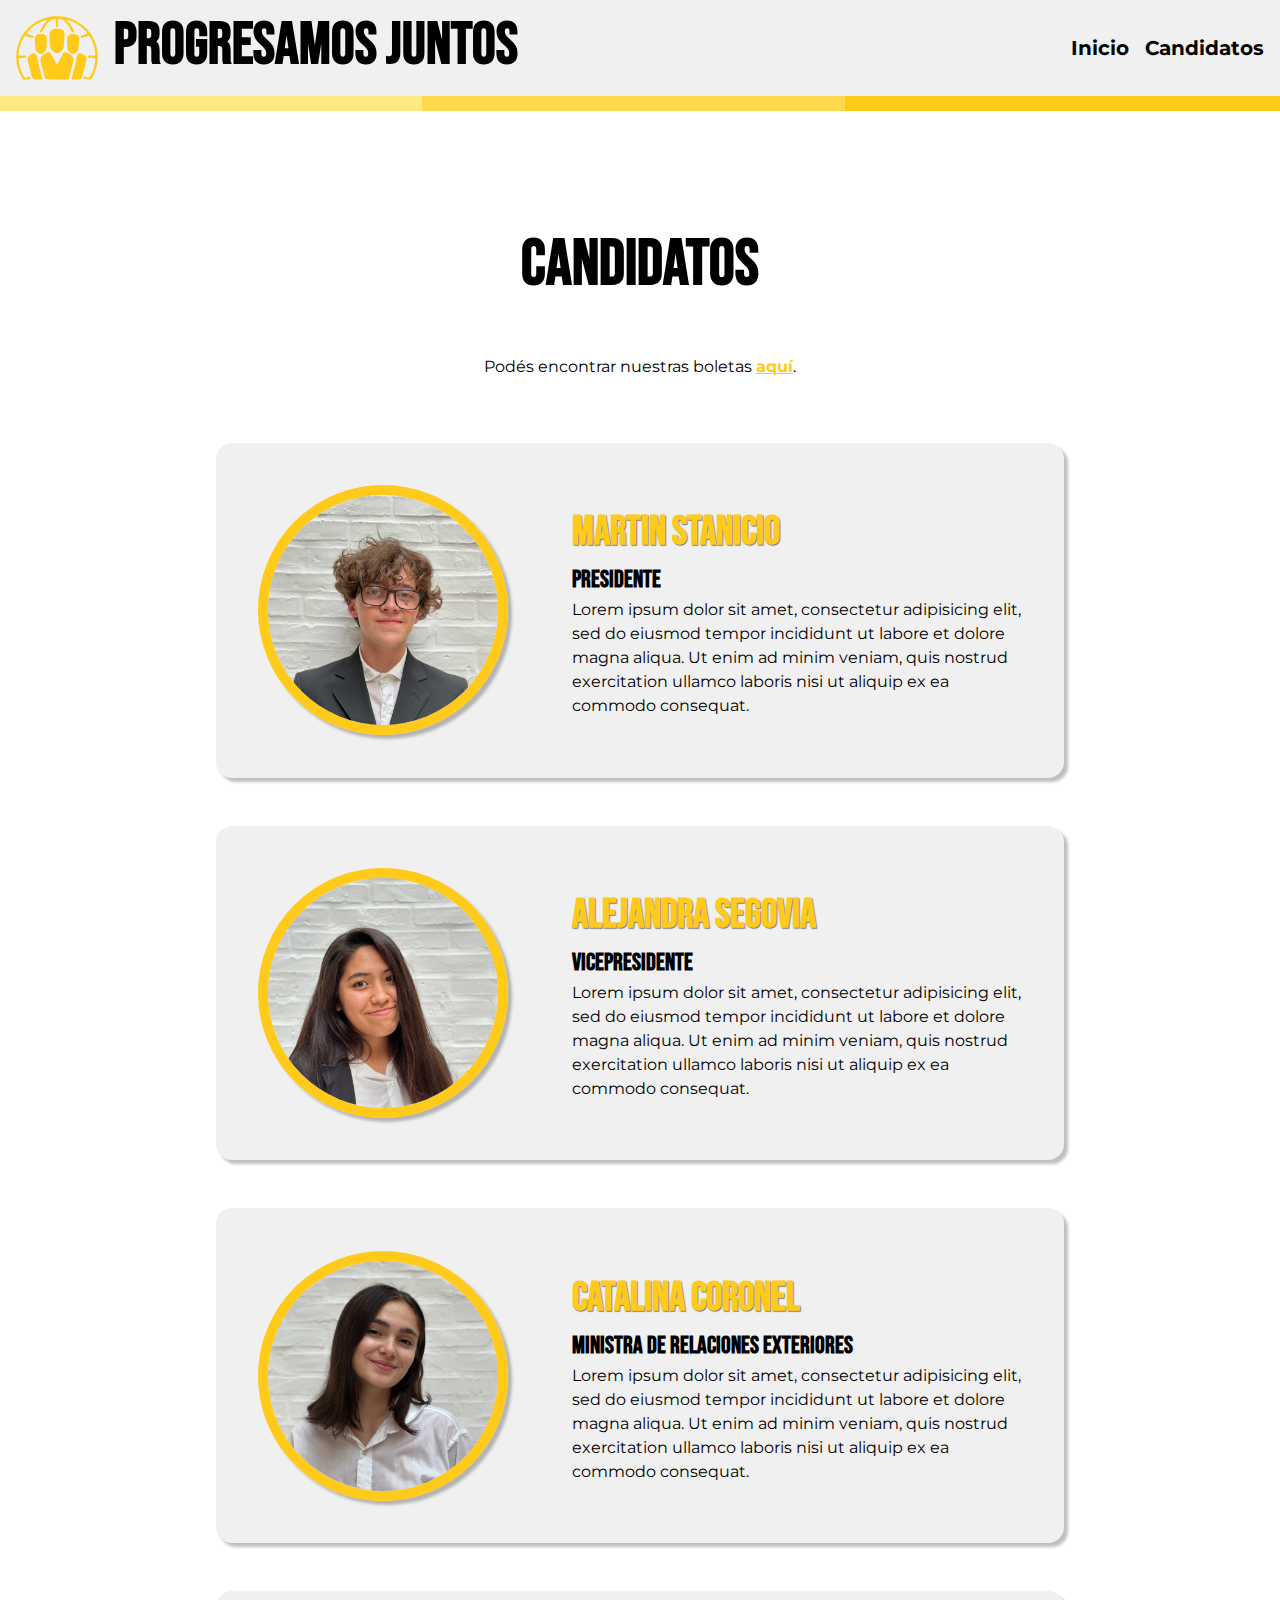
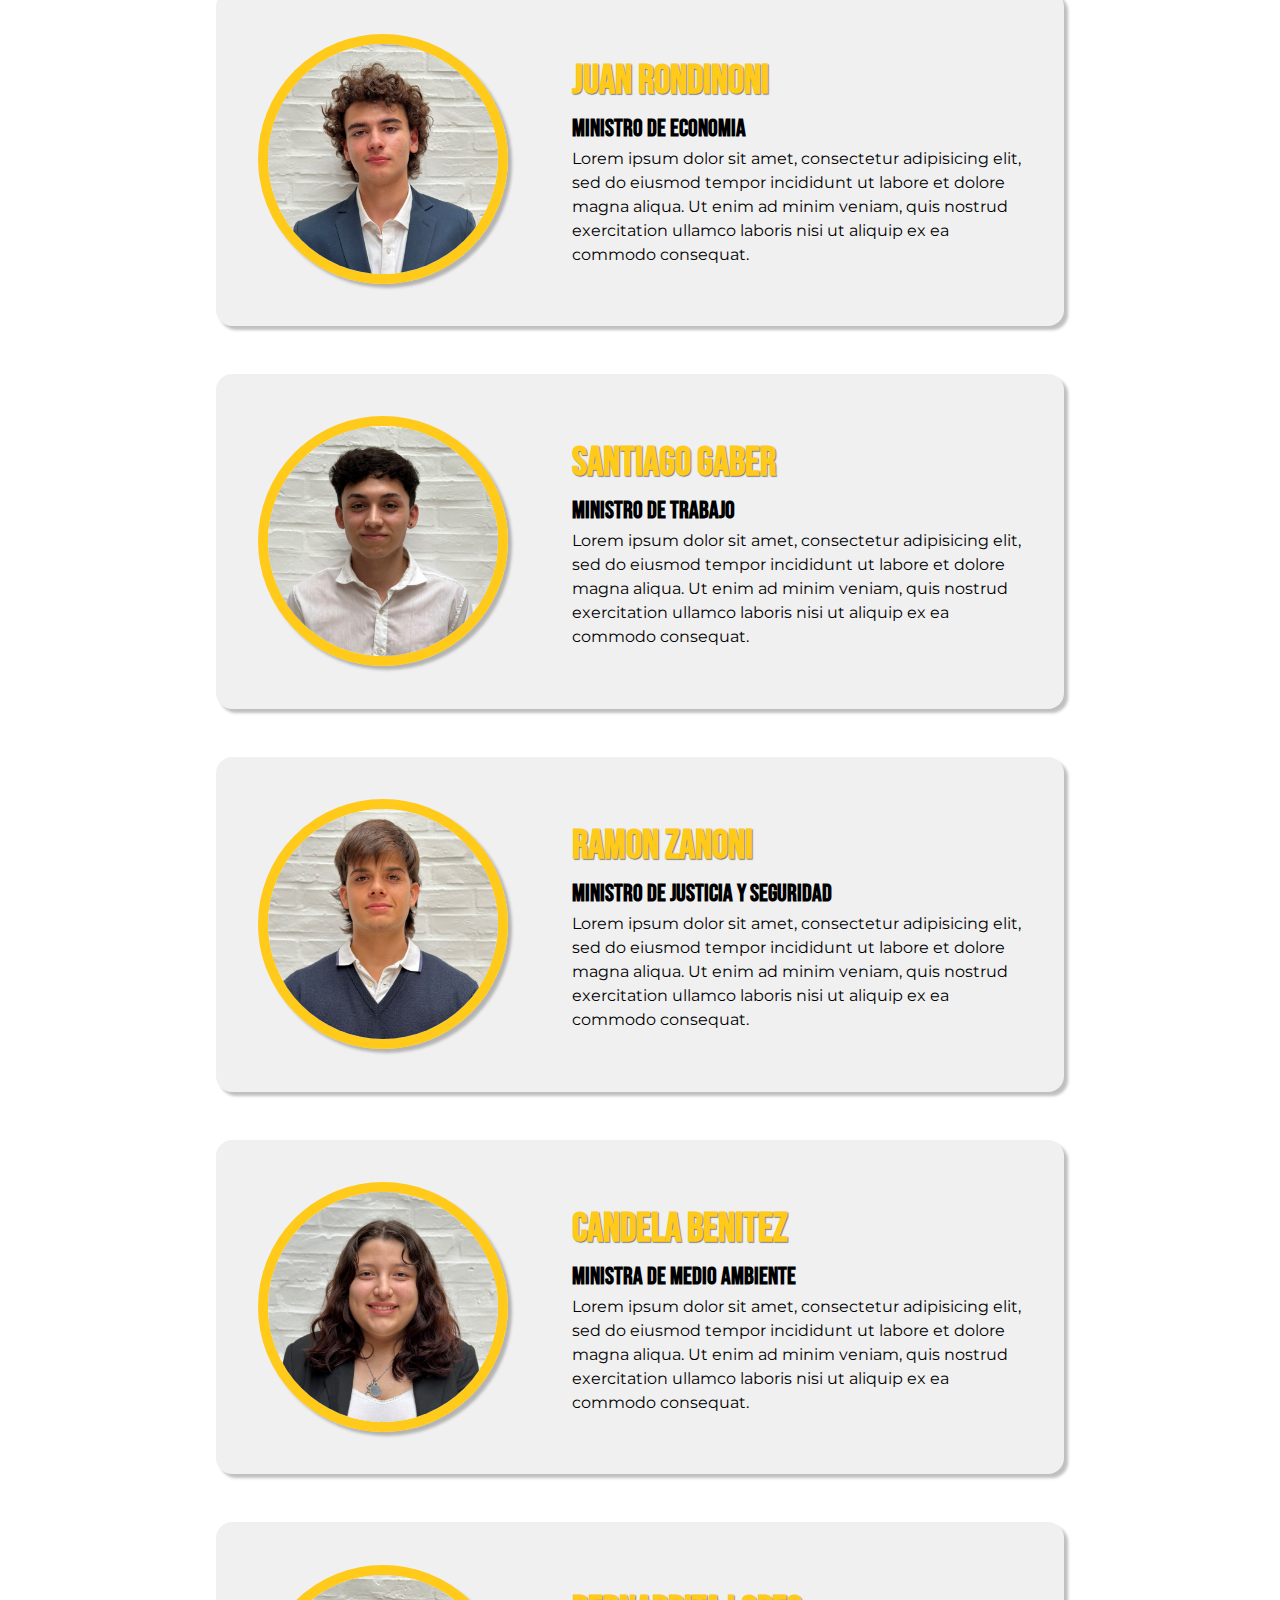
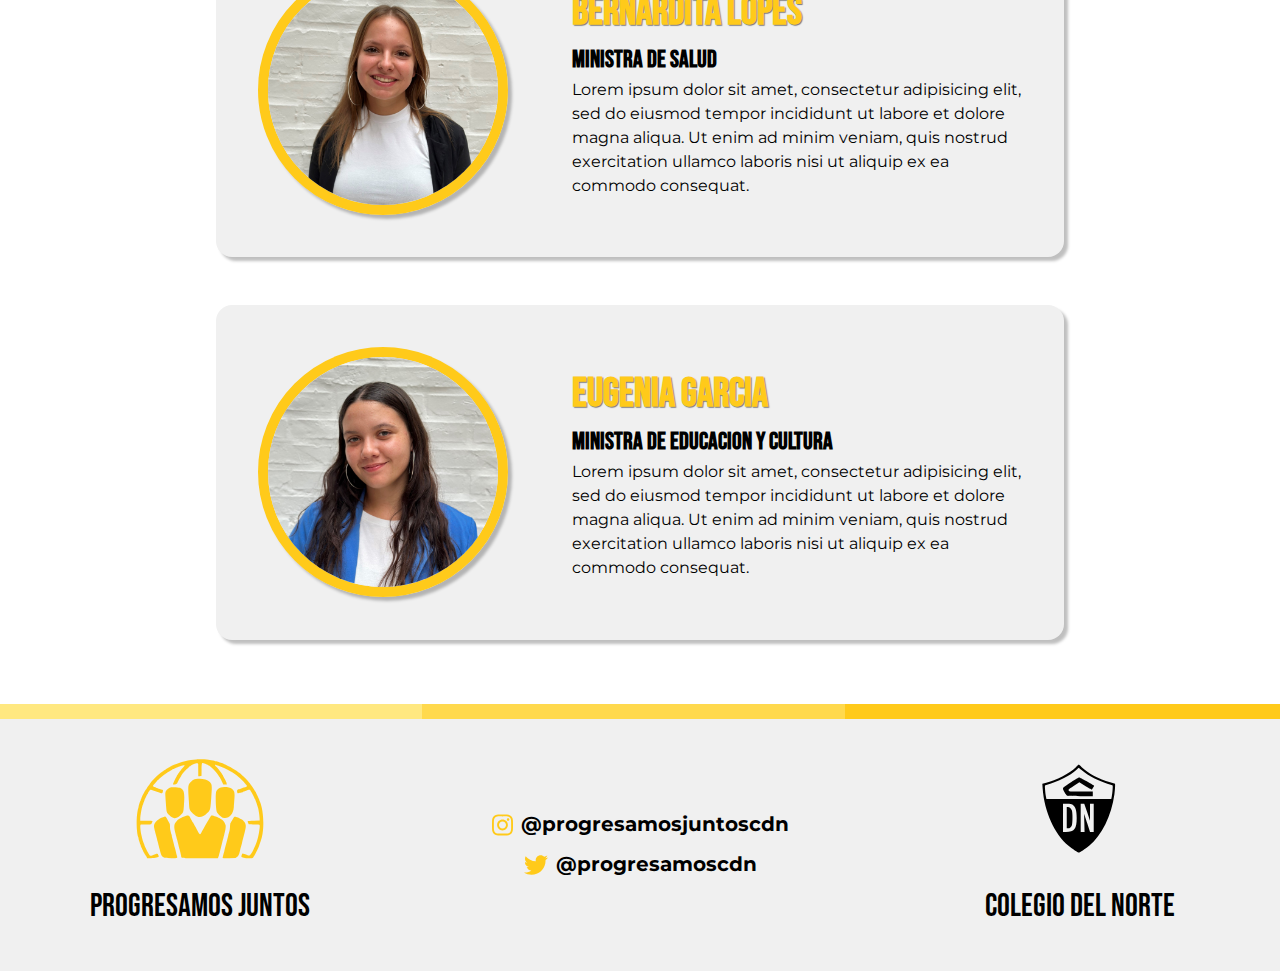
==== candidatos.html @ f7682540 "initial commit" ====
<!DOCTYPE html>
<html>
  <head>
    <meta charset="utf-8" />
    <meta name="viewport" content="width=device-width, initial-scale=1" />
    <link rel="stylesheet" type="text/css" href="styles/main.css" />
    <link rel="shortcut icon" href="img/logo.svg" />
    <title>Progresamos Juntos - Candidatos</title>
  </head>
  <body>
    <header>
      <nav>
        <div class="brand">
          <img src="img/logo.svg" />
          <h1>Progresamos Juntos</h1>
        </div>
        <ul>
          <li><a href="index.html">Inicio</a></li>
          <li><a href="candidatos.html">Candidatos</a></li>
        </ul>
      </nav>
      <div class="colores"></div>
    </header>

    <main class="container candidato__container">
      <div>
        <h2>Candidatos</h2>
        <p class="candidato__boletas">
          Podés encontrar nuestras boletas
          <a href="docs/boletas.pdf" target="_blank">aquí</a>.
        </p>
      </div>
      <article class="card candidato" id="martin">
        <img src="img/martin.jpg" />
        <div class="candidato__texto">
          <h3>Martin Stanicio</h3>
          <h4>Presidente</h4>
          <p>
            Lorem ipsum dolor sit amet, consectetur adipisicing elit, sed do
            eiusmod tempor incididunt ut labore et dolore magna aliqua. Ut enim
            ad minim veniam, quis nostrud exercitation ullamco laboris nisi ut
            aliquip ex ea commodo consequat.
          </p>
        </div>
      </article>
      <article class="card candidato" id="alejandra">
        <img src="img/alejandra.jpg" />
        <div class="candidato__texto">
          <h3>Alejandra Segovia</h3>
          <h4>Vicepresidente</h4>
          <p>
            Lorem ipsum dolor sit amet, consectetur adipisicing elit, sed do
            eiusmod tempor incididunt ut labore et dolore magna aliqua. Ut enim
            ad minim veniam, quis nostrud exercitation ullamco laboris nisi ut
            aliquip ex ea commodo consequat.
          </p>
        </div>
      </article>
      <article class="card candidato">
        <img src="img/catalina.jpg" />
        <div class="candidato__texto">
          <h3>Catalina Coronel</h3>
          <h4>Ministra de Relaciones Exteriores</h4>
          <p>
            Lorem ipsum dolor sit amet, consectetur adipisicing elit, sed do
            eiusmod tempor incididunt ut labore et dolore magna aliqua. Ut enim
            ad minim veniam, quis nostrud exercitation ullamco laboris nisi ut
            aliquip ex ea commodo consequat.
          </p>
        </div>
      </article>
      <article class="card candidato">
        <img src="img/juan.jpg" />
        <div class="candidato__texto">
          <h3>Juan Rondinoni</h3>
          <h4>Ministro de Economia</h4>
          <p>
            Lorem ipsum dolor sit amet, consectetur adipisicing elit, sed do
            eiusmod tempor incididunt ut labore et dolore magna aliqua. Ut enim
            ad minim veniam, quis nostrud exercitation ullamco laboris nisi ut
            aliquip ex ea commodo consequat.
          </p>
        </div>
      </article>
      <article class="card candidato">
        <img src="img/santiago.jpg" />
        <div class="candidato__texto">
          <h3>Santiago Gaber</h3>
          <h4>Ministro de Trabajo</h4>
          <p>
            Lorem ipsum dolor sit amet, consectetur adipisicing elit, sed do
            eiusmod tempor incididunt ut labore et dolore magna aliqua. Ut enim
            ad minim veniam, quis nostrud exercitation ullamco laboris nisi ut
            aliquip ex ea commodo consequat.
          </p>
        </div>
      </article>
      <article class="card candidato">
        <img src="img/ramon.jpg" />
        <div class="candidato__texto">
          <h3>Ramon Zanoni</h3>
          <h4>Ministro de Justicia y Seguridad</h4>
          <p>
            Lorem ipsum dolor sit amet, consectetur adipisicing elit, sed do
            eiusmod tempor incididunt ut labore et dolore magna aliqua. Ut enim
            ad minim veniam, quis nostrud exercitation ullamco laboris nisi ut
            aliquip ex ea commodo consequat.
          </p>
        </div>
      </article>
      <article class="card candidato">
        <img src="img/candela.jpg" />
        <div class="candidato__texto">
          <h3>Candela Benitez</h3>
          <h4>Ministra de Medio Ambiente</h4>
          <p>
            Lorem ipsum dolor sit amet, consectetur adipisicing elit, sed do
            eiusmod tempor incididunt ut labore et dolore magna aliqua. Ut enim
            ad minim veniam, quis nostrud exercitation ullamco laboris nisi ut
            aliquip ex ea commodo consequat.
          </p>
        </div>
      </article>
      <article class="card candidato">
        <img src="img/bernardita.jpg" />
        <div class="candidato__texto">
          <h3>Bernardita Lopes</h3>
          <h4>Ministra de Salud</h4>
          <p>
            Lorem ipsum dolor sit amet, consectetur adipisicing elit, sed do
            eiusmod tempor incididunt ut labore et dolore magna aliqua. Ut enim
            ad minim veniam, quis nostrud exercitation ullamco laboris nisi ut
            aliquip ex ea commodo consequat.
          </p>
        </div>
      </article>
      <article class="card candidato">
        <img src="img/eugenia.jpg" />
        <div class="candidato__texto">
          <h3>Eugenia Garcia</h3>
          <h4>Ministra de Educacion y Cultura</h4>
          <p>
            Lorem ipsum dolor sit amet, consectetur adipisicing elit, sed do
            eiusmod tempor incididunt ut labore et dolore magna aliqua. Ut enim
            ad minim veniam, quis nostrud exercitation ullamco laboris nisi ut
            aliquip ex ea commodo consequat.
          </p>
        </div>
      </article>
    </main>
    <div>
      <div class="colores"></div>
      <footer>
        <section>
          <img src="img/logo.svg" />
          <p>Progresamos Juntos</p>
        </section>
        <section>
          <ul>
            <li>
              <img class="icon" src="img/instagram.svg" /><a
                href="https://www.instagram.com/progresamosjuntoscdn"
                >@progresamosjuntoscdn</a
              >
            </li>
            <li>
              <img class="icon" src="img/twitter.svg" /><a
                href="https://www.twitter.com/progresamoscdn"
                >@progresamoscdn</a
              >
            </li>
          </ul>
        </section>
        <section>
          <img src="img/cdn.svg" />
          <p>Colegio Del Norte</p>
        </section>
      </footer>
    </div>
  </body>
</html>
---- styles/main.css ----
@import "normalize.css";
@import "variables.css";
@import "fonts.css";
@import "layout.css";
@import "components.css";
@import "misc.css";
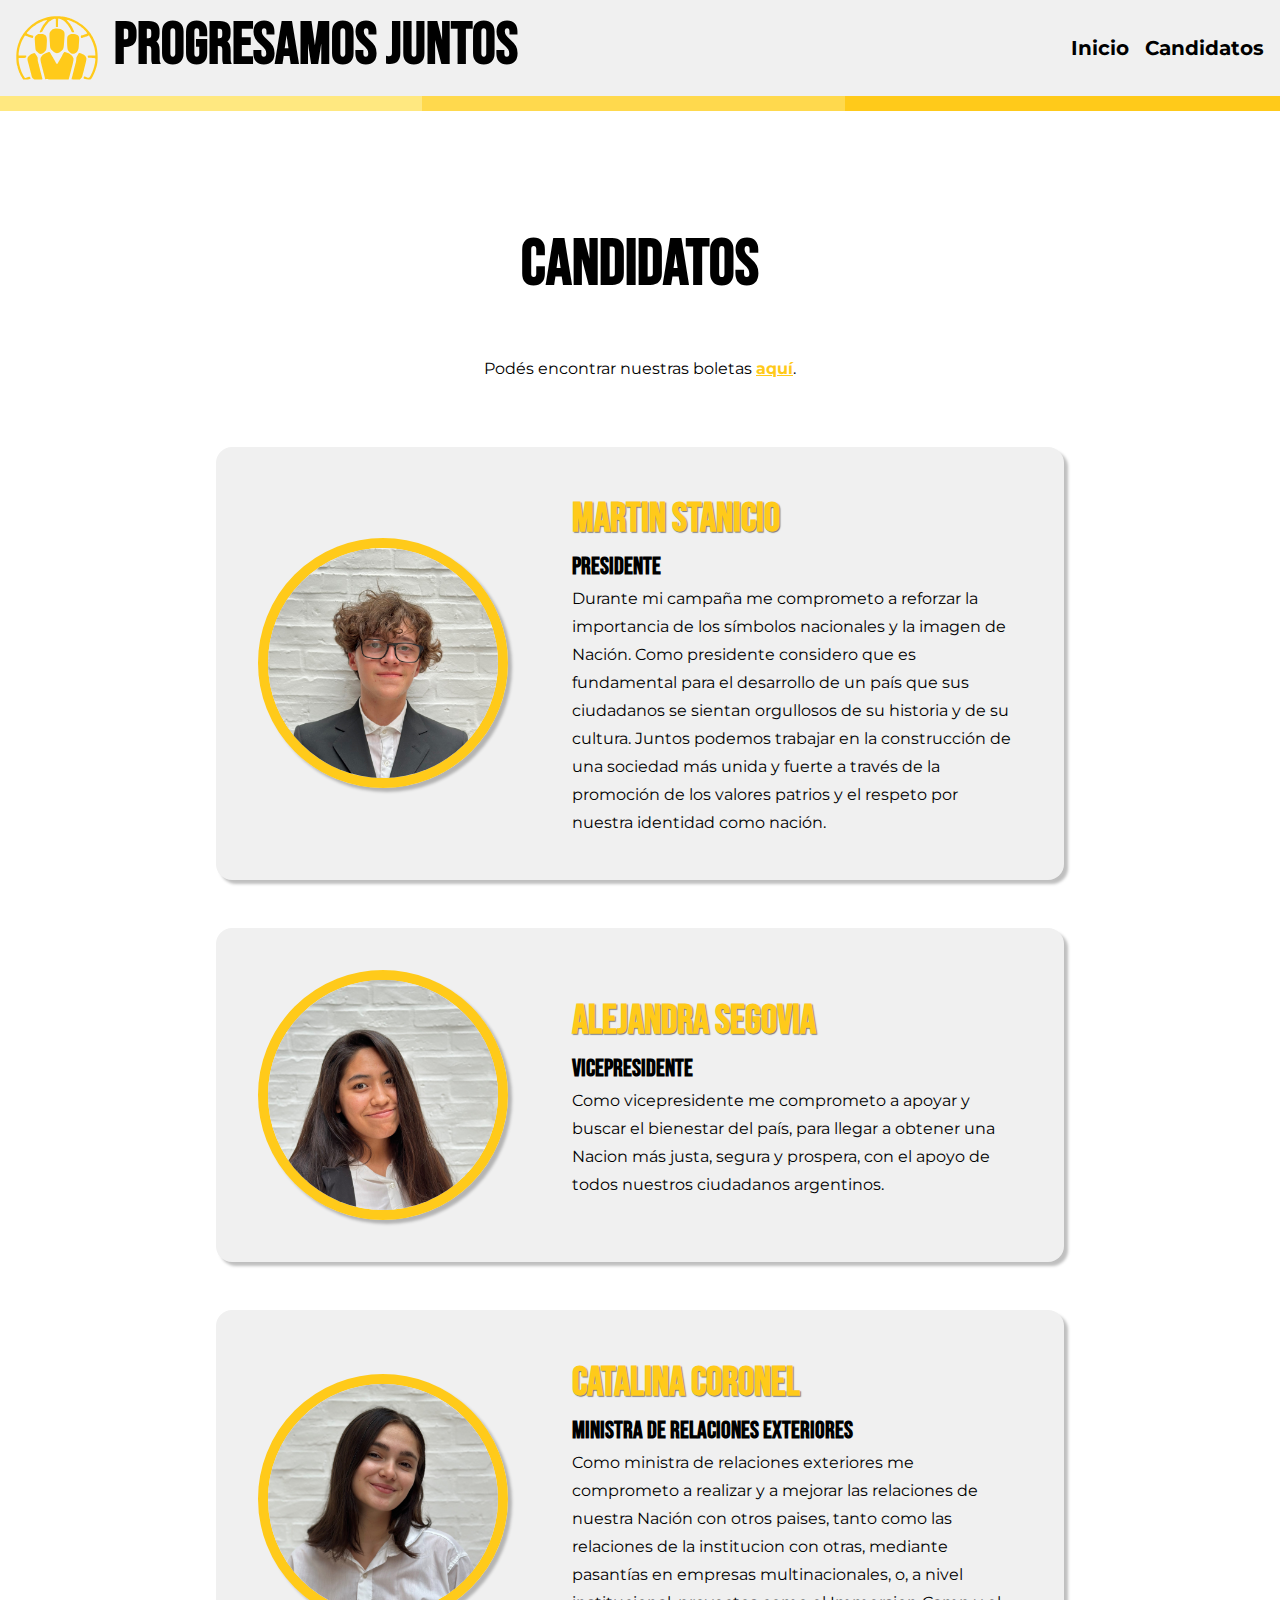
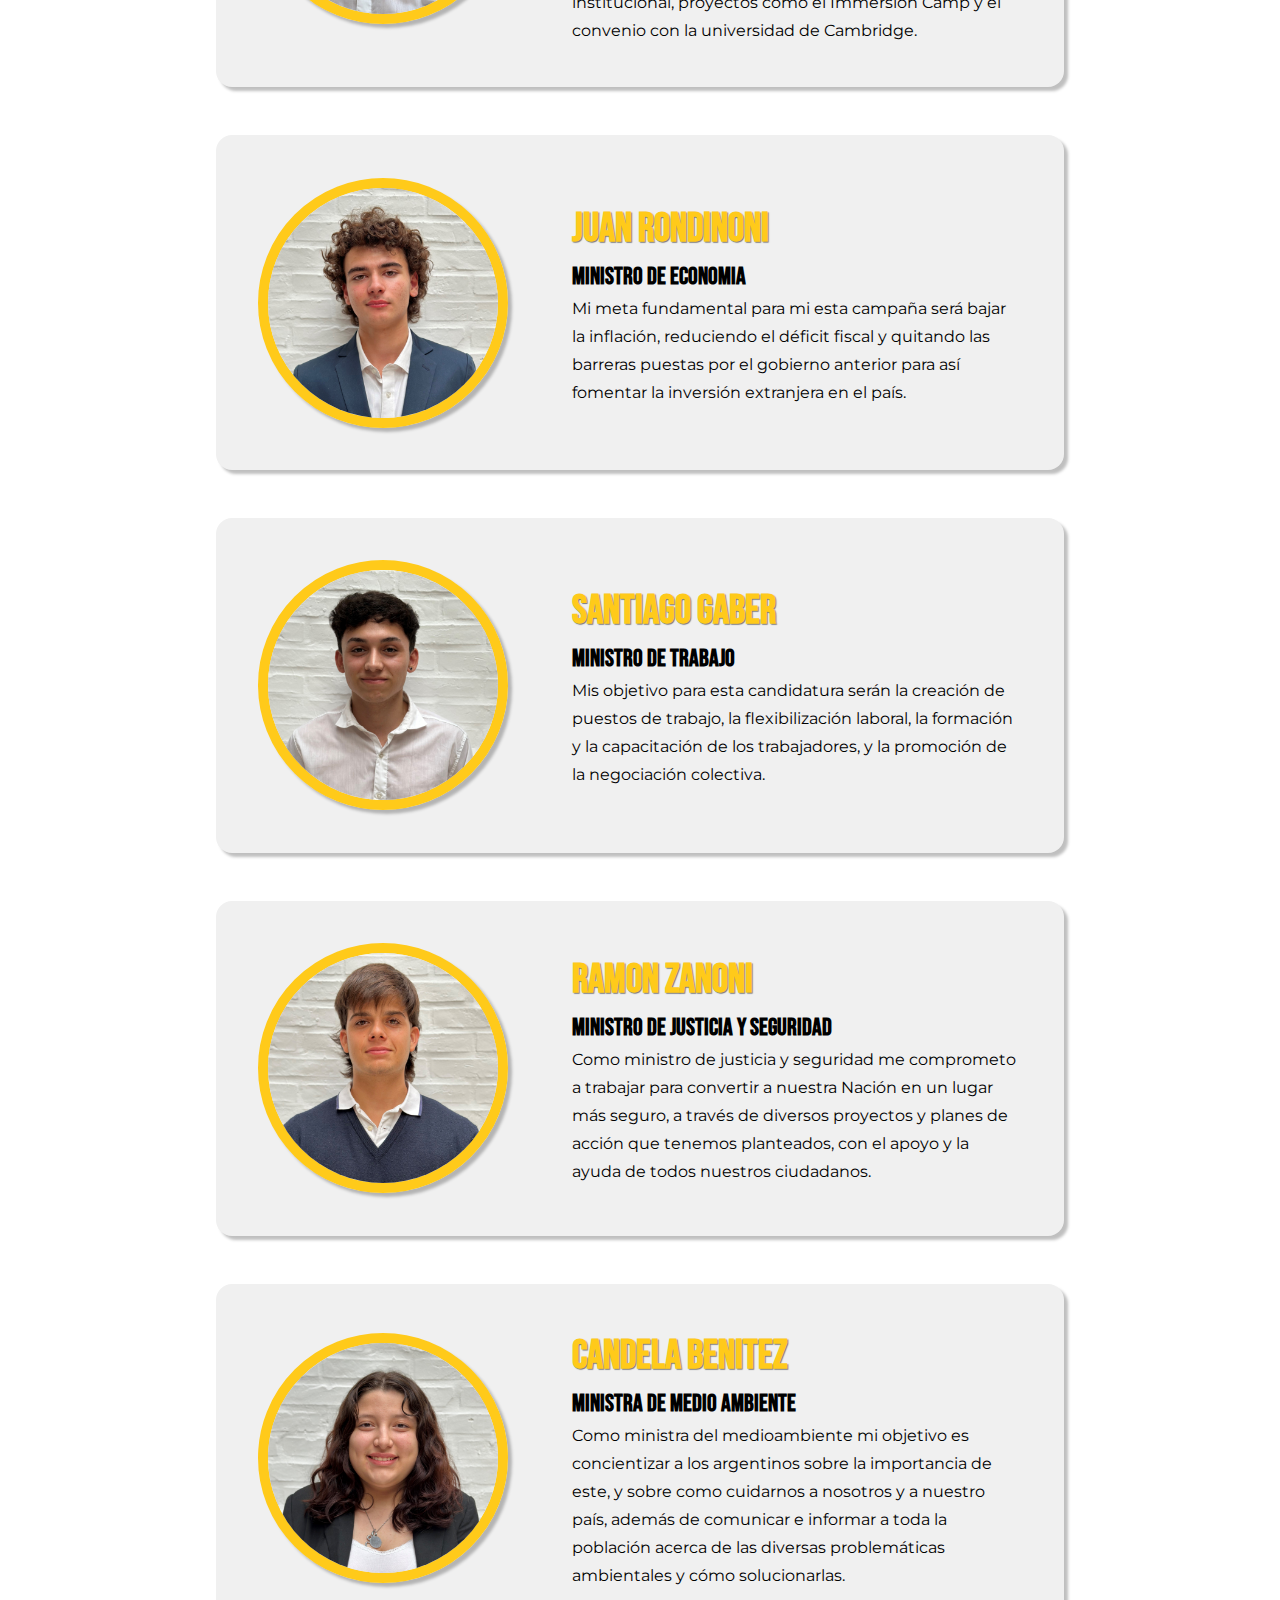
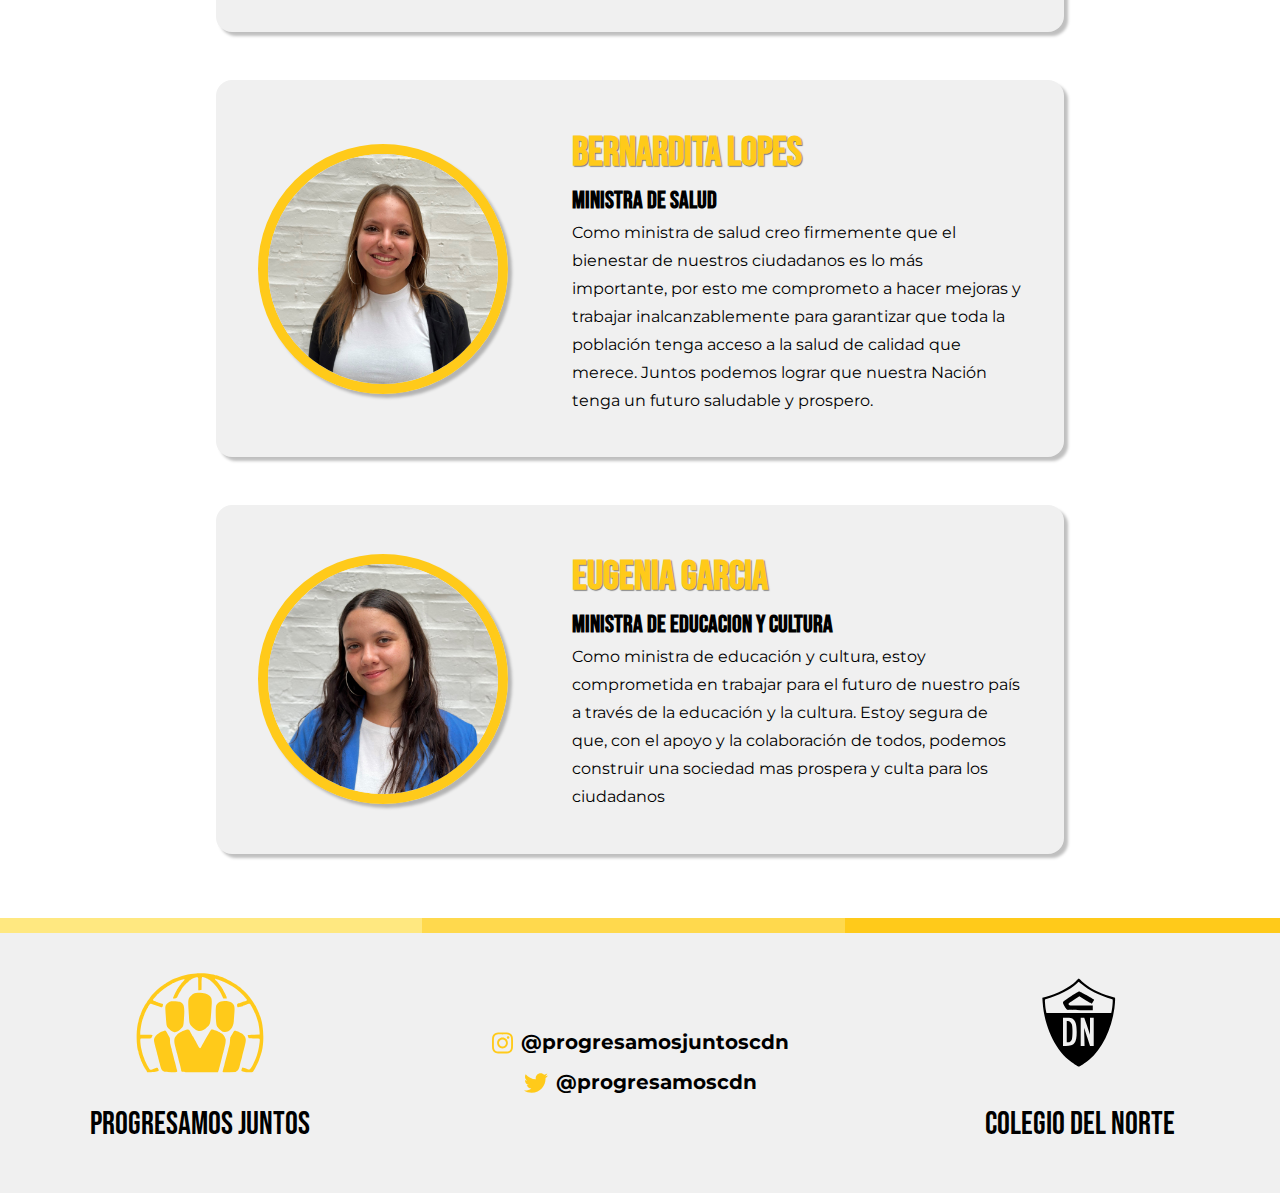
==== commit 79b08504: "actualizar texto de candidatos" ====
--- a/candidatos.html
+++ b/candidatos.html
@@ -1,181 +1,154 @@
-<!DOCTYPE html>
-<html>
-  <head>
-    <meta charset="utf-8" />
-    <meta name="viewport" content="width=device-width, initial-scale=1" />
-    <link rel="stylesheet" type="text/css" href="styles/main.css" />
-    <link rel="shortcut icon" href="img/logo.svg" />
-    <title>Progresamos Juntos - Candidatos</title>
-  </head>
-  <body>
-    <header>
-      <nav>
-        <div class="brand">
-          <img src="img/logo.svg" />
-          <h1>Progresamos Juntos</h1>
-        </div>
-        <ul>
-          <li><a href="index.html">Inicio</a></li>
-          <li><a href="candidatos.html">Candidatos</a></li>
-        </ul>
-      </nav>
-      <div class="colores"></div>
-    </header>
-
-    <main class="container candidato__container">
-      <div>
-        <h2>Candidatos</h2>
-        <p class="candidato__boletas">
-          Podés encontrar nuestras boletas
-          <a href="docs/boletas.pdf" target="_blank">aquí</a>.
-        </p>
-      </div>
-      <article class="card candidato" id="martin">
-        <img src="img/martin.jpg" />
-        <div class="candidato__texto">
-          <h3>Martin Stanicio</h3>
-          <h4>Presidente</h4>
-          <p>
-            Lorem ipsum dolor sit amet, consectetur adipisicing elit, sed do
-            eiusmod tempor incididunt ut labore et dolore magna aliqua. Ut enim
-            ad minim veniam, quis nostrud exercitation ullamco laboris nisi ut
-            aliquip ex ea commodo consequat.
-          </p>
-        </div>
-      </article>
-      <article class="card candidato" id="alejandra">
-        <img src="img/alejandra.jpg" />
-        <div class="candidato__texto">
-          <h3>Alejandra Segovia</h3>
-          <h4>Vicepresidente</h4>
-          <p>
-            Lorem ipsum dolor sit amet, consectetur adipisicing elit, sed do
-            eiusmod tempor incididunt ut labore et dolore magna aliqua. Ut enim
-            ad minim veniam, quis nostrud exercitation ullamco laboris nisi ut
-            aliquip ex ea commodo consequat.
-          </p>
-        </div>
-      </article>
-      <article class="card candidato">
-        <img src="img/catalina.jpg" />
-        <div class="candidato__texto">
-          <h3>Catalina Coronel</h3>
-          <h4>Ministra de Relaciones Exteriores</h4>
-          <p>
-            Lorem ipsum dolor sit amet, consectetur adipisicing elit, sed do
-            eiusmod tempor incididunt ut labore et dolore magna aliqua. Ut enim
-            ad minim veniam, quis nostrud exercitation ullamco laboris nisi ut
-            aliquip ex ea commodo consequat.
-          </p>
-        </div>
-      </article>
-      <article class="card candidato">
-        <img src="img/juan.jpg" />
-        <div class="candidato__texto">
-          <h3>Juan Rondinoni</h3>
-          <h4>Ministro de Economia</h4>
-          <p>
-            Lorem ipsum dolor sit amet, consectetur adipisicing elit, sed do
-            eiusmod tempor incididunt ut labore et dolore magna aliqua. Ut enim
-            ad minim veniam, quis nostrud exercitation ullamco laboris nisi ut
-            aliquip ex ea commodo consequat.
-          </p>
-        </div>
-      </article>
-      <article class="card candidato">
-        <img src="img/santiago.jpg" />
-        <div class="candidato__texto">
-          <h3>Santiago Gaber</h3>
-          <h4>Ministro de Trabajo</h4>
-          <p>
-            Lorem ipsum dolor sit amet, consectetur adipisicing elit, sed do
-            eiusmod tempor incididunt ut labore et dolore magna aliqua. Ut enim
-            ad minim veniam, quis nostrud exercitation ullamco laboris nisi ut
-            aliquip ex ea commodo consequat.
-          </p>
-        </div>
-      </article>
-      <article class="card candidato">
-        <img src="img/ramon.jpg" />
-        <div class="candidato__texto">
-          <h3>Ramon Zanoni</h3>
-          <h4>Ministro de Justicia y Seguridad</h4>
-          <p>
-            Lorem ipsum dolor sit amet, consectetur adipisicing elit, sed do
-            eiusmod tempor incididunt ut labore et dolore magna aliqua. Ut enim
-            ad minim veniam, quis nostrud exercitation ullamco laboris nisi ut
-            aliquip ex ea commodo consequat.
-          </p>
-        </div>
-      </article>
-      <article class="card candidato">
-        <img src="img/candela.jpg" />
-        <div class="candidato__texto">
-          <h3>Candela Benitez</h3>
-          <h4>Ministra de Medio Ambiente</h4>
-          <p>
-            Lorem ipsum dolor sit amet, consectetur adipisicing elit, sed do
-            eiusmod tempor incididunt ut labore et dolore magna aliqua. Ut enim
-            ad minim veniam, quis nostrud exercitation ullamco laboris nisi ut
-            aliquip ex ea commodo consequat.
-          </p>
-        </div>
-      </article>
-      <article class="card candidato">
-        <img src="img/bernardita.jpg" />
-        <div class="candidato__texto">
-          <h3>Bernardita Lopes</h3>
-          <h4>Ministra de Salud</h4>
-          <p>
-            Lorem ipsum dolor sit amet, consectetur adipisicing elit, sed do
-            eiusmod tempor incididunt ut labore et dolore magna aliqua. Ut enim
-            ad minim veniam, quis nostrud exercitation ullamco laboris nisi ut
-            aliquip ex ea commodo consequat.
-          </p>
-        </div>
-      </article>
-      <article class="card candidato">
-        <img src="img/eugenia.jpg" />
-        <div class="candidato__texto">
-          <h3>Eugenia Garcia</h3>
-          <h4>Ministra de Educacion y Cultura</h4>
-          <p>
-            Lorem ipsum dolor sit amet, consectetur adipisicing elit, sed do
-            eiusmod tempor incididunt ut labore et dolore magna aliqua. Ut enim
-            ad minim veniam, quis nostrud exercitation ullamco laboris nisi ut
-            aliquip ex ea commodo consequat.
-          </p>
-        </div>
-      </article>
-    </main>
-    <div>
-      <div class="colores"></div>
-      <footer>
-        <section>
-          <img src="img/logo.svg" />
-          <p>Progresamos Juntos</p>
-        </section>
-        <section>
-          <ul>
-            <li>
-              <img class="icon" src="img/instagram.svg" /><a
-                href="https://www.instagram.com/progresamosjuntoscdn"
-                >@progresamosjuntoscdn</a
-              >
-            </li>
-            <li>
-              <img class="icon" src="img/twitter.svg" /><a
-                href="https://www.twitter.com/progresamoscdn"
-                >@progresamoscdn</a
-              >
-            </li>
-          </ul>
-        </section>
-        <section>
-          <img src="img/cdn.svg" />
-          <p>Colegio Del Norte</p>
-        </section>
-      </footer>
-    </div>
-  </body>
-</html>
+<!DOCTYPE html> 
+ <html> 
+   <head> 
+     <meta charset="utf-8" /> 
+     <meta name="viewport" content="width=device-width, initial-scale=1" /> 
+     <link rel="stylesheet" type="text/css" href="styles/main.css" /> 
+     <link rel="shortcut icon" href="img/logo.svg" /> 
+     <title>Progresamos Juntos - Candidatos</title> 
+   </head> 
+   <body> 
+     <header> 
+       <nav> 
+         <div class="brand"> 
+           <img src="img/logo.svg" /> 
+           <h1>Progresamos Juntos</h1> 
+         </div> 
+         <ul> 
+           <li><a href="index.html">Inicio</a></li> 
+           <li><a href="candidatos.html">Candidatos</a></li> 
+         </ul> 
+       </nav> 
+       <div class="colores"></div> 
+     </header> 
+  
+     <main class="container candidato__container"> 
+       <div> 
+         <h2>Candidatos</h2> 
+         <p class="candidato__boletas"> 
+           Podés encontrar nuestras boletas 
+           <a href="docs/boletas.pdf" target="_blank">aquí</a>. 
+         </p> 
+       </div> 
+       <article class="card candidato" id="martin"> 
+         <img src="img/martin.jpg" /> 
+         <div class="candidato__texto"> 
+           <h3>Martin Stanicio</h3> 
+           <h4>Presidente</h4> 
+           <p> 
+             Durante mi campaña me comprometo a reforzar la importancia de los símbolos nacionales y la imagen de Nación. Como presidente considero que es fundamental para el desarrollo de un país que sus ciudadanos se sientan orgullosos de su historia y de su cultura. Juntos podemos trabajar en la construcción de una sociedad más unida y fuerte a través de la promoción de los valores patrios y el respeto por nuestra identidad como nación.
+           </p> 
+         </div> 
+       </article> 
+       <article class="card candidato" id="alejandra"> 
+         <img src="img/alejandra.jpg" /> 
+         <div class="candidato__texto"> 
+           <h3>Alejandra Segovia</h3> 
+           <h4>Vicepresidente</h4> 
+           <p> 
+             Como vicepresidente me comprometo a apoyar y buscar el bienestar del país, para llegar a obtener una Nacion más justa, segura y prospera, con el apoyo de todos nuestros ciudadanos argentinos.
+           </p> 
+         </div> 
+       </article> 
+       <article class="card candidato"> 
+         <img src="img/catalina.jpg" /> 
+         <div class="candidato__texto"> 
+           <h3>Catalina Coronel</h3> 
+           <h4>Ministra de Relaciones Exteriores</h4> 
+           <p> 
+             Como ministra de relaciones exteriores me comprometo a realizar y a mejorar las relaciones de nuestra Nación con otros paises, tanto como las relaciones de la institucion con otras, mediante pasantías en empresas multinacionales, o, a nivel institucional, proyectos como el Immersion Camp y el convenio con la universidad de Cambridge.
+           </p> 
+         </div> 
+       </article> 
+       <article class="card candidato"> 
+         <img src="img/juan.jpg" /> 
+         <div class="candidato__texto"> 
+           <h3>Juan Rondinoni</h3> 
+           <h4>Ministro de Economia</h4> 
+           <p> 
+             Mi meta fundamental para mi esta campaña será bajar la inflación, reduciendo el déficit fiscal y quitando las barreras puestas por el gobierno anterior para así fomentar la inversión extranjera en el país. 
+           </p> 
+         </div> 
+       </article> 
+       <article class="card candidato"> 
+         <img src="img/santiago.jpg" /> 
+         <div class="candidato__texto"> 
+           <h3>Santiago Gaber</h3> 
+           <h4>Ministro de Trabajo</h4> 
+           <p> 
+             Mis objetivo para esta candidatura serán la creación de puestos de trabajo, la flexibilización laboral, la formación y la capacitación de los trabajadores, y la promoción de la negociación colectiva.
+           </p> 
+         </div> 
+       </article> 
+       <article class="card candidato"> 
+         <img src="img/ramon.jpg" /> 
+         <div class="candidato__texto"> 
+           <h3>Ramon Zanoni</h3> 
+           <h4>Ministro de Justicia y Seguridad</h4> 
+           <p> 
+             Como ministro de justicia y seguridad me comprometo a trabajar para convertir a nuestra Nación en un lugar más seguro, a través de diversos proyectos y planes de acción que tenemos planteados, con el apoyo y la ayuda de todos nuestros ciudadanos.
+           </p> 
+         </div> 
+       </article> 
+       <article class="card candidato"> 
+         <img src="img/candela.jpg" /> 
+         <div class="candidato__texto"> 
+           <h3>Candela Benitez</h3> 
+           <h4>Ministra de Medio Ambiente</h4> 
+           <p> 
+             Como ministra del medioambiente mi objetivo es concientizar a los argentinos sobre la importancia de este, y sobre como cuidarnos a nosotros y a nuestro país, además de comunicar e informar a toda la población acerca de las diversas problemáticas ambientales y cómo solucionarlas.
+           </p> 
+         </div> 
+       </article> 
+       <article class="card candidato"> 
+         <img src="img/bernardita.jpg" /> 
+         <div class="candidato__texto"> 
+           <h3>Bernardita Lopes</h3> 
+           <h4>Ministra de Salud</h4> 
+           <p> 
+             Como ministra de salud creo firmemente que el bienestar de nuestros ciudadanos es lo más importante, por esto me comprometo a hacer mejoras y trabajar inalcanzablemente para garantizar que toda la población tenga acceso a la salud de calidad que merece. Juntos podemos lograr que nuestra Nación tenga un futuro saludable y prospero.
+           </p> 
+         </div> 
+       </article> 
+       <article class="card candidato"> 
+         <img src="img/eugenia.jpg" /> 
+         <div class="candidato__texto"> 
+           <h3>Eugenia Garcia</h3> 
+           <h4>Ministra de Educacion y Cultura</h4> 
+           <p> 
+             Como ministra de educación y cultura, estoy comprometida en trabajar para el futuro de nuestro país a través de la educación y la cultura. Estoy segura de que, con el apoyo y la colaboración de todos, podemos construir una sociedad mas prospera y culta para los ciudadanos
+           </p> 
+         </div> 
+       </article> 
+     </main> 
+     <div> 
+       <div class="colores"></div> 
+       <footer> 
+         <section> 
+           <img src="img/logo.svg" /> 
+           <p>Progresamos Juntos</p> 
+         </section> 
+         <section> 
+           <ul> 
+             <li> 
+               <img class="icon" src="img/instagram.svg" /><a 
+                 href="https://www.instagram.com/progresamosjuntoscdn" 
+                 >@progresamosjuntoscdn</a 
+               > 
+             </li> 
+             <li> 
+               <img class="icon" src="img/twitter.svg" /><a 
+                 href="https://www.twitter.com/progresamoscdn" 
+                 >@progresamoscdn</a 
+               > 
+             </li> 
+           </ul> 
+         </section> 
+         <section> 
+           <img src="img/cdn.svg" /> 
+           <p>Colegio Del Norte</p> 
+         </section> 
+       </footer> 
+     </div> 
+   </body> 
+ </html>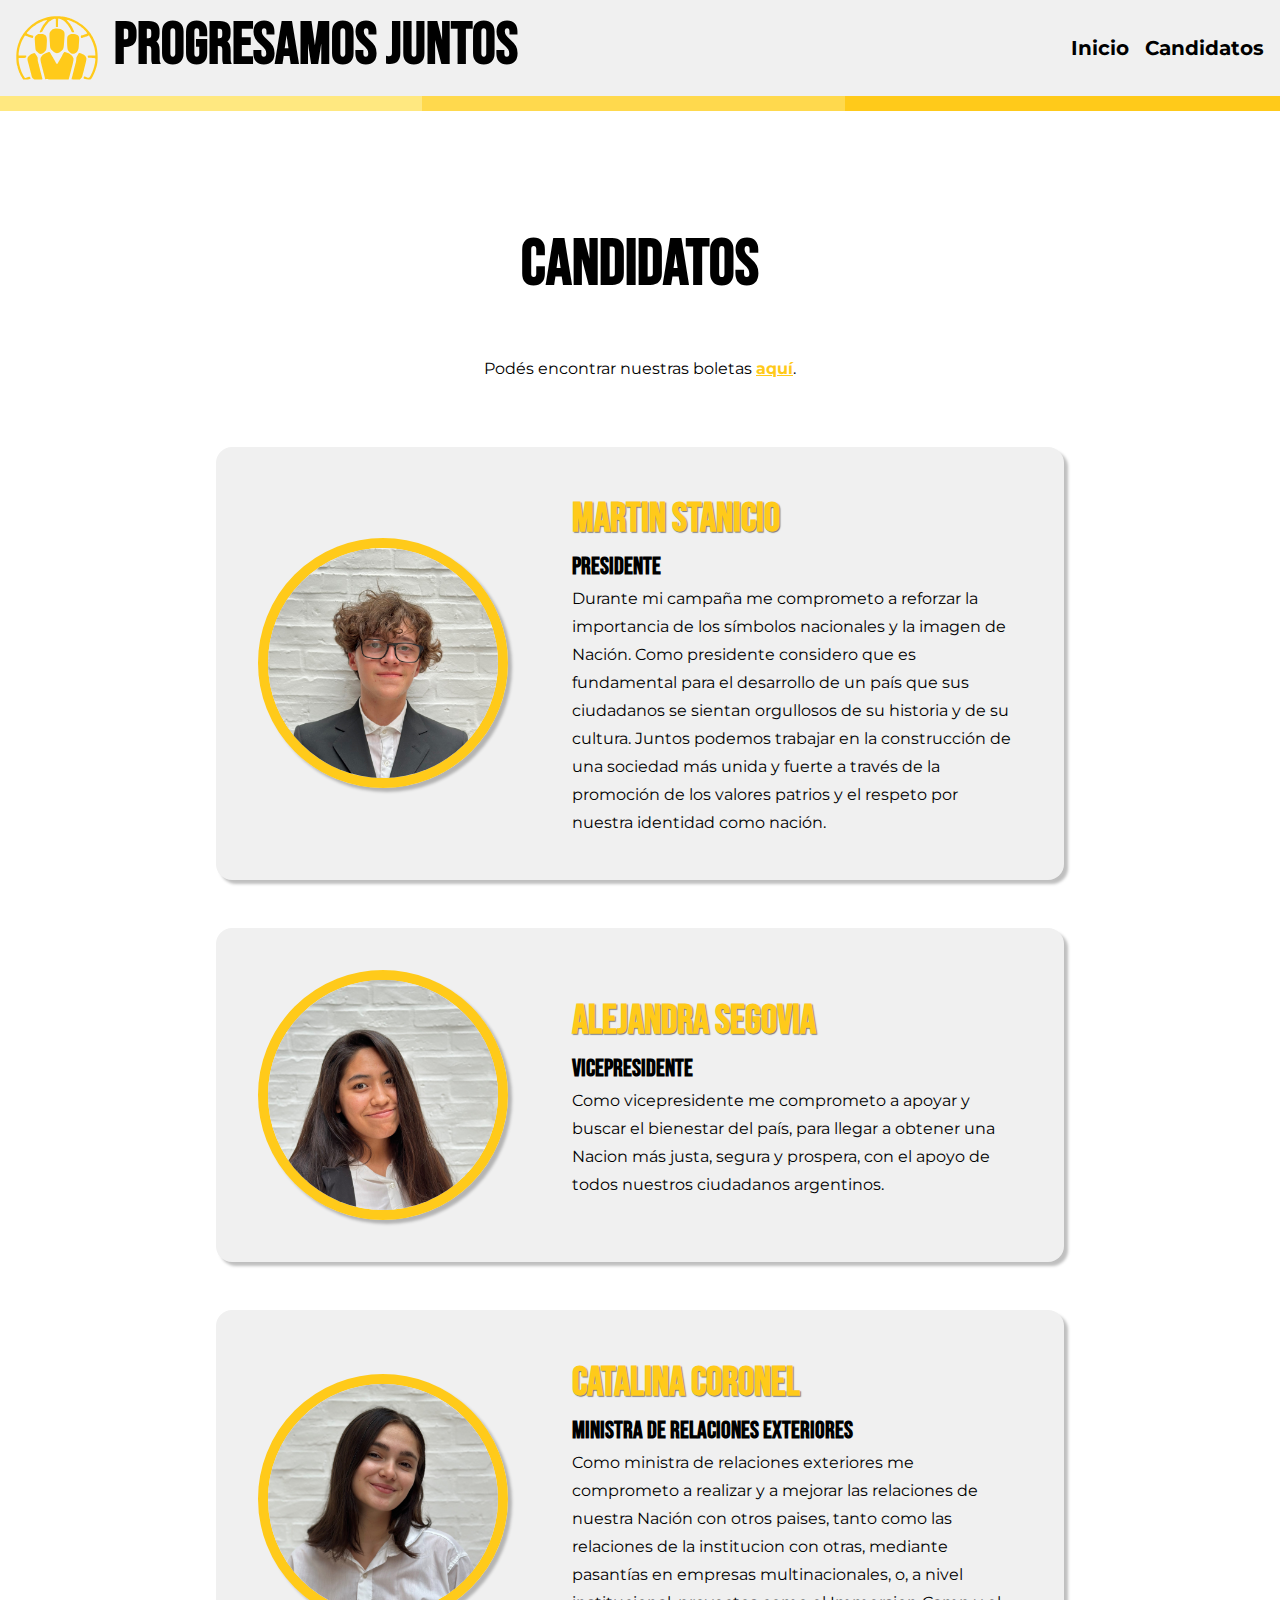
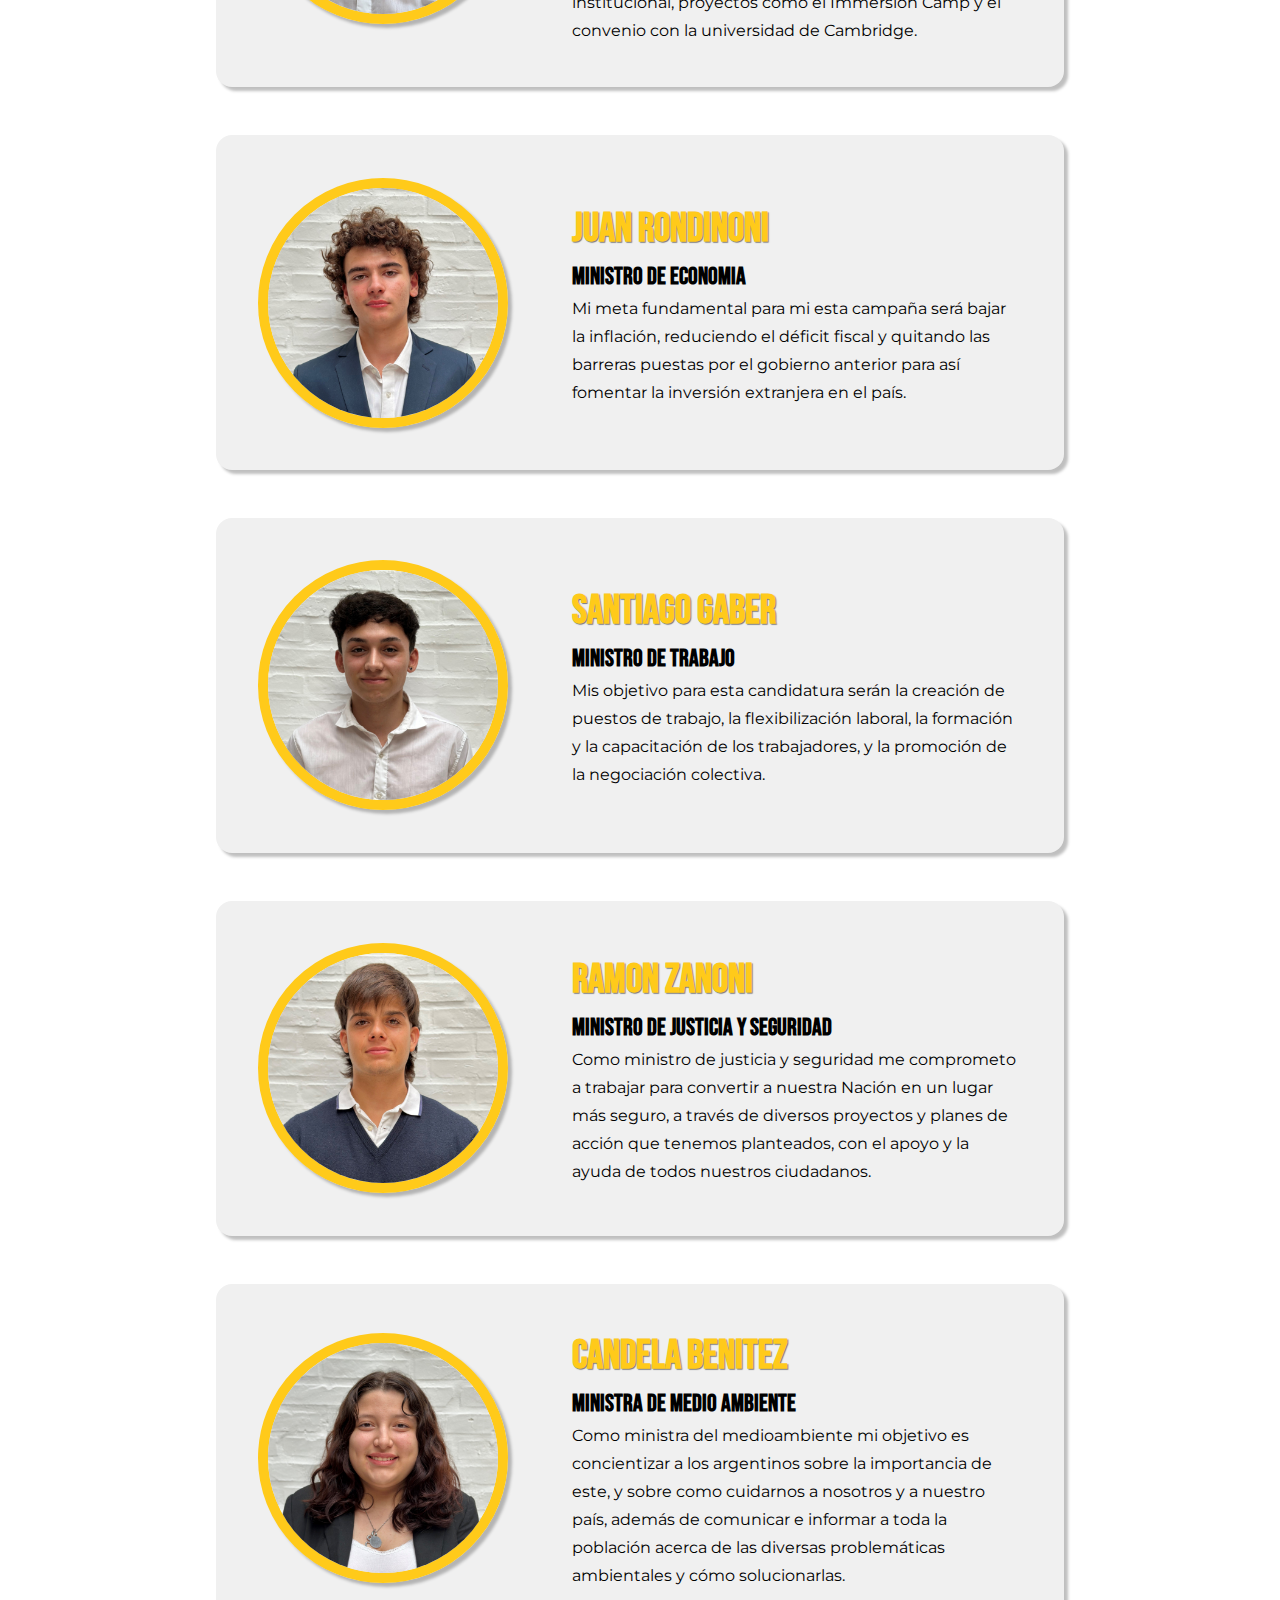
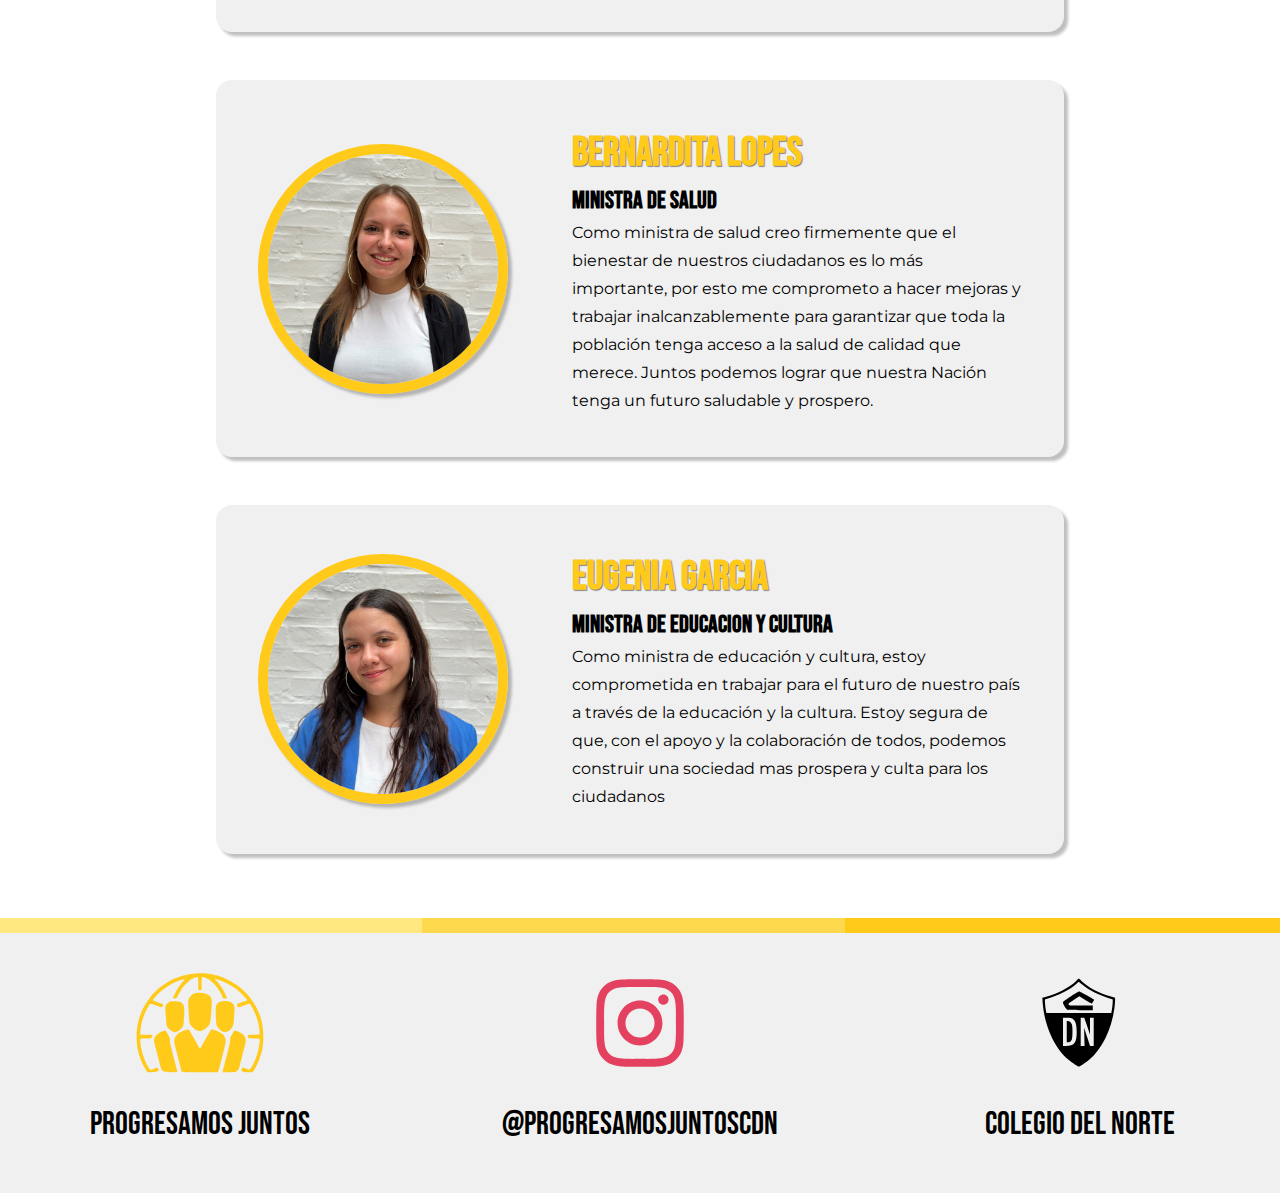
==== commit 7ea07a30: "eliminar twitter y actualizar estilos" ====
--- a/candidatos.html
+++ b/candidatos.html
@@ -1,154 +1,180 @@
-<!DOCTYPE html> 
- <html> 
-   <head> 
-     <meta charset="utf-8" /> 
-     <meta name="viewport" content="width=device-width, initial-scale=1" /> 
-     <link rel="stylesheet" type="text/css" href="styles/main.css" /> 
-     <link rel="shortcut icon" href="img/logo.svg" /> 
-     <title>Progresamos Juntos - Candidatos</title> 
-   </head> 
-   <body> 
-     <header> 
-       <nav> 
-         <div class="brand"> 
-           <img src="img/logo.svg" /> 
-           <h1>Progresamos Juntos</h1> 
-         </div> 
-         <ul> 
-           <li><a href="index.html">Inicio</a></li> 
-           <li><a href="candidatos.html">Candidatos</a></li> 
-         </ul> 
-       </nav> 
-       <div class="colores"></div> 
-     </header> 
-  
-     <main class="container candidato__container"> 
-       <div> 
-         <h2>Candidatos</h2> 
-         <p class="candidato__boletas"> 
-           Podés encontrar nuestras boletas 
-           <a href="docs/boletas.pdf" target="_blank">aquí</a>. 
-         </p> 
-       </div> 
-       <article class="card candidato" id="martin"> 
-         <img src="img/martin.jpg" /> 
-         <div class="candidato__texto"> 
-           <h3>Martin Stanicio</h3> 
-           <h4>Presidente</h4> 
-           <p> 
-             Durante mi campaña me comprometo a reforzar la importancia de los símbolos nacionales y la imagen de Nación. Como presidente considero que es fundamental para el desarrollo de un país que sus ciudadanos se sientan orgullosos de su historia y de su cultura. Juntos podemos trabajar en la construcción de una sociedad más unida y fuerte a través de la promoción de los valores patrios y el respeto por nuestra identidad como nación.
-           </p> 
-         </div> 
-       </article> 
-       <article class="card candidato" id="alejandra"> 
-         <img src="img/alejandra.jpg" /> 
-         <div class="candidato__texto"> 
-           <h3>Alejandra Segovia</h3> 
-           <h4>Vicepresidente</h4> 
-           <p> 
-             Como vicepresidente me comprometo a apoyar y buscar el bienestar del país, para llegar a obtener una Nacion más justa, segura y prospera, con el apoyo de todos nuestros ciudadanos argentinos.
-           </p> 
-         </div> 
-       </article> 
-       <article class="card candidato"> 
-         <img src="img/catalina.jpg" /> 
-         <div class="candidato__texto"> 
-           <h3>Catalina Coronel</h3> 
-           <h4>Ministra de Relaciones Exteriores</h4> 
-           <p> 
-             Como ministra de relaciones exteriores me comprometo a realizar y a mejorar las relaciones de nuestra Nación con otros paises, tanto como las relaciones de la institucion con otras, mediante pasantías en empresas multinacionales, o, a nivel institucional, proyectos como el Immersion Camp y el convenio con la universidad de Cambridge.
-           </p> 
-         </div> 
-       </article> 
-       <article class="card candidato"> 
-         <img src="img/juan.jpg" /> 
-         <div class="candidato__texto"> 
-           <h3>Juan Rondinoni</h3> 
-           <h4>Ministro de Economia</h4> 
-           <p> 
-             Mi meta fundamental para mi esta campaña será bajar la inflación, reduciendo el déficit fiscal y quitando las barreras puestas por el gobierno anterior para así fomentar la inversión extranjera en el país. 
-           </p> 
-         </div> 
-       </article> 
-       <article class="card candidato"> 
-         <img src="img/santiago.jpg" /> 
-         <div class="candidato__texto"> 
-           <h3>Santiago Gaber</h3> 
-           <h4>Ministro de Trabajo</h4> 
-           <p> 
-             Mis objetivo para esta candidatura serán la creación de puestos de trabajo, la flexibilización laboral, la formación y la capacitación de los trabajadores, y la promoción de la negociación colectiva.
-           </p> 
-         </div> 
-       </article> 
-       <article class="card candidato"> 
-         <img src="img/ramon.jpg" /> 
-         <div class="candidato__texto"> 
-           <h3>Ramon Zanoni</h3> 
-           <h4>Ministro de Justicia y Seguridad</h4> 
-           <p> 
-             Como ministro de justicia y seguridad me comprometo a trabajar para convertir a nuestra Nación en un lugar más seguro, a través de diversos proyectos y planes de acción que tenemos planteados, con el apoyo y la ayuda de todos nuestros ciudadanos.
-           </p> 
-         </div> 
-       </article> 
-       <article class="card candidato"> 
-         <img src="img/candela.jpg" /> 
-         <div class="candidato__texto"> 
-           <h3>Candela Benitez</h3> 
-           <h4>Ministra de Medio Ambiente</h4> 
-           <p> 
-             Como ministra del medioambiente mi objetivo es concientizar a los argentinos sobre la importancia de este, y sobre como cuidarnos a nosotros y a nuestro país, además de comunicar e informar a toda la población acerca de las diversas problemáticas ambientales y cómo solucionarlas.
-           </p> 
-         </div> 
-       </article> 
-       <article class="card candidato"> 
-         <img src="img/bernardita.jpg" /> 
-         <div class="candidato__texto"> 
-           <h3>Bernardita Lopes</h3> 
-           <h4>Ministra de Salud</h4> 
-           <p> 
-             Como ministra de salud creo firmemente que el bienestar de nuestros ciudadanos es lo más importante, por esto me comprometo a hacer mejoras y trabajar inalcanzablemente para garantizar que toda la población tenga acceso a la salud de calidad que merece. Juntos podemos lograr que nuestra Nación tenga un futuro saludable y prospero.
-           </p> 
-         </div> 
-       </article> 
-       <article class="card candidato"> 
-         <img src="img/eugenia.jpg" /> 
-         <div class="candidato__texto"> 
-           <h3>Eugenia Garcia</h3> 
-           <h4>Ministra de Educacion y Cultura</h4> 
-           <p> 
-             Como ministra de educación y cultura, estoy comprometida en trabajar para el futuro de nuestro país a través de la educación y la cultura. Estoy segura de que, con el apoyo y la colaboración de todos, podemos construir una sociedad mas prospera y culta para los ciudadanos
-           </p> 
-         </div> 
-       </article> 
-     </main> 
-     <div> 
-       <div class="colores"></div> 
-       <footer> 
-         <section> 
-           <img src="img/logo.svg" /> 
-           <p>Progresamos Juntos</p> 
-         </section> 
-         <section> 
-           <ul> 
-             <li> 
-               <img class="icon" src="img/instagram.svg" /><a 
-                 href="https://www.instagram.com/progresamosjuntoscdn" 
-                 >@progresamosjuntoscdn</a 
-               > 
-             </li> 
-             <li> 
-               <img class="icon" src="img/twitter.svg" /><a 
-                 href="https://www.twitter.com/progresamoscdn" 
-                 >@progresamoscdn</a 
-               > 
-             </li> 
-           </ul> 
-         </section> 
-         <section> 
-           <img src="img/cdn.svg" /> 
-           <p>Colegio Del Norte</p> 
-         </section> 
-       </footer> 
-     </div> 
-   </body> 
- </html>+<!DOCTYPE html>
+<html>
+  <head>
+    <meta charset="utf-8" />
+    <meta name="viewport" content="width=device-width, initial-scale=1" />
+    <link rel="stylesheet" type="text/css" href="styles/main.css" />
+    <link rel="shortcut icon" href="img/logo.svg" />
+    <title>Progresamos Juntos - Candidatos</title>
+  </head>
+  <body>
+    <header>
+      <nav>
+        <div class="brand">
+          <img src="img/logo.svg" />
+          <h1>Progresamos Juntos</h1>
+        </div>
+        <ul>
+          <li><a href="index.html">Inicio</a></li>
+          <li><a href="candidatos.html">Candidatos</a></li>
+        </ul>
+      </nav>
+      <div class="colores"></div>
+    </header>
+
+    <main class="container candidato__container">
+      <div>
+        <h2>Candidatos</h2>
+        <p class="candidato__boletas">
+          Podés encontrar nuestras boletas
+          <a href="docs/boletas.pdf" target="_blank">aquí</a>.
+        </p>
+      </div>
+      <article class="card candidato" id="martin">
+        <img src="img/martin.jpg" />
+        <div class="candidato__texto">
+          <h3>Martin Stanicio</h3>
+          <h4>Presidente</h4>
+          <p>
+            Durante mi campaña me comprometo a reforzar la importancia de los
+            símbolos nacionales y la imagen de Nación. Como presidente considero
+            que es fundamental para el desarrollo de un país que sus ciudadanos
+            se sientan orgullosos de su historia y de su cultura. Juntos podemos
+            trabajar en la construcción de una sociedad más unida y fuerte a
+            través de la promoción de los valores patrios y el respeto por
+            nuestra identidad como nación.
+          </p>
+        </div>
+      </article>
+      <article class="card candidato" id="alejandra">
+        <img src="img/alejandra.jpg" />
+        <div class="candidato__texto">
+          <h3>Alejandra Segovia</h3>
+          <h4>Vicepresidente</h4>
+          <p>
+            Como vicepresidente me comprometo a apoyar y buscar el bienestar del
+            país, para llegar a obtener una Nacion más justa, segura y prospera,
+            con el apoyo de todos nuestros ciudadanos argentinos.
+          </p>
+        </div>
+      </article>
+      <article class="card candidato">
+        <img src="img/catalina.jpg" />
+        <div class="candidato__texto">
+          <h3>Catalina Coronel</h3>
+          <h4>Ministra de Relaciones Exteriores</h4>
+          <p>
+            Como ministra de relaciones exteriores me comprometo a realizar y a
+            mejorar las relaciones de nuestra Nación con otros paises, tanto
+            como las relaciones de la institucion con otras, mediante pasantías
+            en empresas multinacionales, o, a nivel institucional, proyectos
+            como el Immersion Camp y el convenio con la universidad de
+            Cambridge.
+          </p>
+        </div>
+      </article>
+      <article class="card candidato">
+        <img src="img/juan.jpg" />
+        <div class="candidato__texto">
+          <h3>Juan Rondinoni</h3>
+          <h4>Ministro de Economia</h4>
+          <p>
+            Mi meta fundamental para mi esta campaña será bajar la inflación,
+            reduciendo el déficit fiscal y quitando las barreras puestas por el
+            gobierno anterior para así fomentar la inversión extranjera en el
+            país.
+          </p>
+        </div>
+      </article>
+      <article class="card candidato">
+        <img src="img/santiago.jpg" />
+        <div class="candidato__texto">
+          <h3>Santiago Gaber</h3>
+          <h4>Ministro de Trabajo</h4>
+          <p>
+            Mis objetivo para esta candidatura serán la creación de puestos de
+            trabajo, la flexibilización laboral, la formación y la capacitación
+            de los trabajadores, y la promoción de la negociación colectiva.
+          </p>
+        </div>
+      </article>
+      <article class="card candidato">
+        <img src="img/ramon.jpg" />
+        <div class="candidato__texto">
+          <h3>Ramon Zanoni</h3>
+          <h4>Ministro de Justicia y Seguridad</h4>
+          <p>
+            Como ministro de justicia y seguridad me comprometo a trabajar para
+            convertir a nuestra Nación en un lugar más seguro, a través de
+            diversos proyectos y planes de acción que tenemos planteados, con el
+            apoyo y la ayuda de todos nuestros ciudadanos.
+          </p>
+        </div>
+      </article>
+      <article class="card candidato">
+        <img src="img/candela.jpg" />
+        <div class="candidato__texto">
+          <h3>Candela Benitez</h3>
+          <h4>Ministra de Medio Ambiente</h4>
+          <p>
+            Como ministra del medioambiente mi objetivo es concientizar a los
+            argentinos sobre la importancia de este, y sobre como cuidarnos a
+            nosotros y a nuestro país, además de comunicar e informar a toda la
+            población acerca de las diversas problemáticas ambientales y cómo
+            solucionarlas.
+          </p>
+        </div>
+      </article>
+      <article class="card candidato">
+        <img src="img/bernardita.jpg" />
+        <div class="candidato__texto">
+          <h3>Bernardita Lopes</h3>
+          <h4>Ministra de Salud</h4>
+          <p>
+            Como ministra de salud creo firmemente que el bienestar de nuestros
+            ciudadanos es lo más importante, por esto me comprometo a hacer
+            mejoras y trabajar inalcanzablemente para garantizar que toda la
+            población tenga acceso a la salud de calidad que merece. Juntos
+            podemos lograr que nuestra Nación tenga un futuro saludable y
+            prospero.
+          </p>
+        </div>
+      </article>
+      <article class="card candidato">
+        <img src="img/eugenia.jpg" />
+        <div class="candidato__texto">
+          <h3>Eugenia Garcia</h3>
+          <h4>Ministra de Educacion y Cultura</h4>
+          <p>
+            Como ministra de educación y cultura, estoy comprometida en trabajar
+            para el futuro de nuestro país a través de la educación y la
+            cultura. Estoy segura de que, con el apoyo y la colaboración de
+            todos, podemos construir una sociedad mas prospera y culta para los
+            ciudadanos
+          </p>
+        </div>
+      </article>
+    </main>
+    <div>
+      <div class="colores"></div>
+      <footer>
+        <section>
+          <img src="img/logo.svg" />
+          <p>Progresamos Juntos</p>
+        </section>
+        <section>
+          <img src="img/instagram.svg" />
+          <p>
+            <a href="https://www.instagram.com/progresamosjuntoscdn">
+              @progresamosjuntoscdn
+            </a>
+          </p>
+        </section>
+        <section>
+          <img src="img/cdn.svg" />
+          <p>Colegio Del Norte</p>
+        </section>
+      </footer>
+    </div>
+  </body>
+</html>
